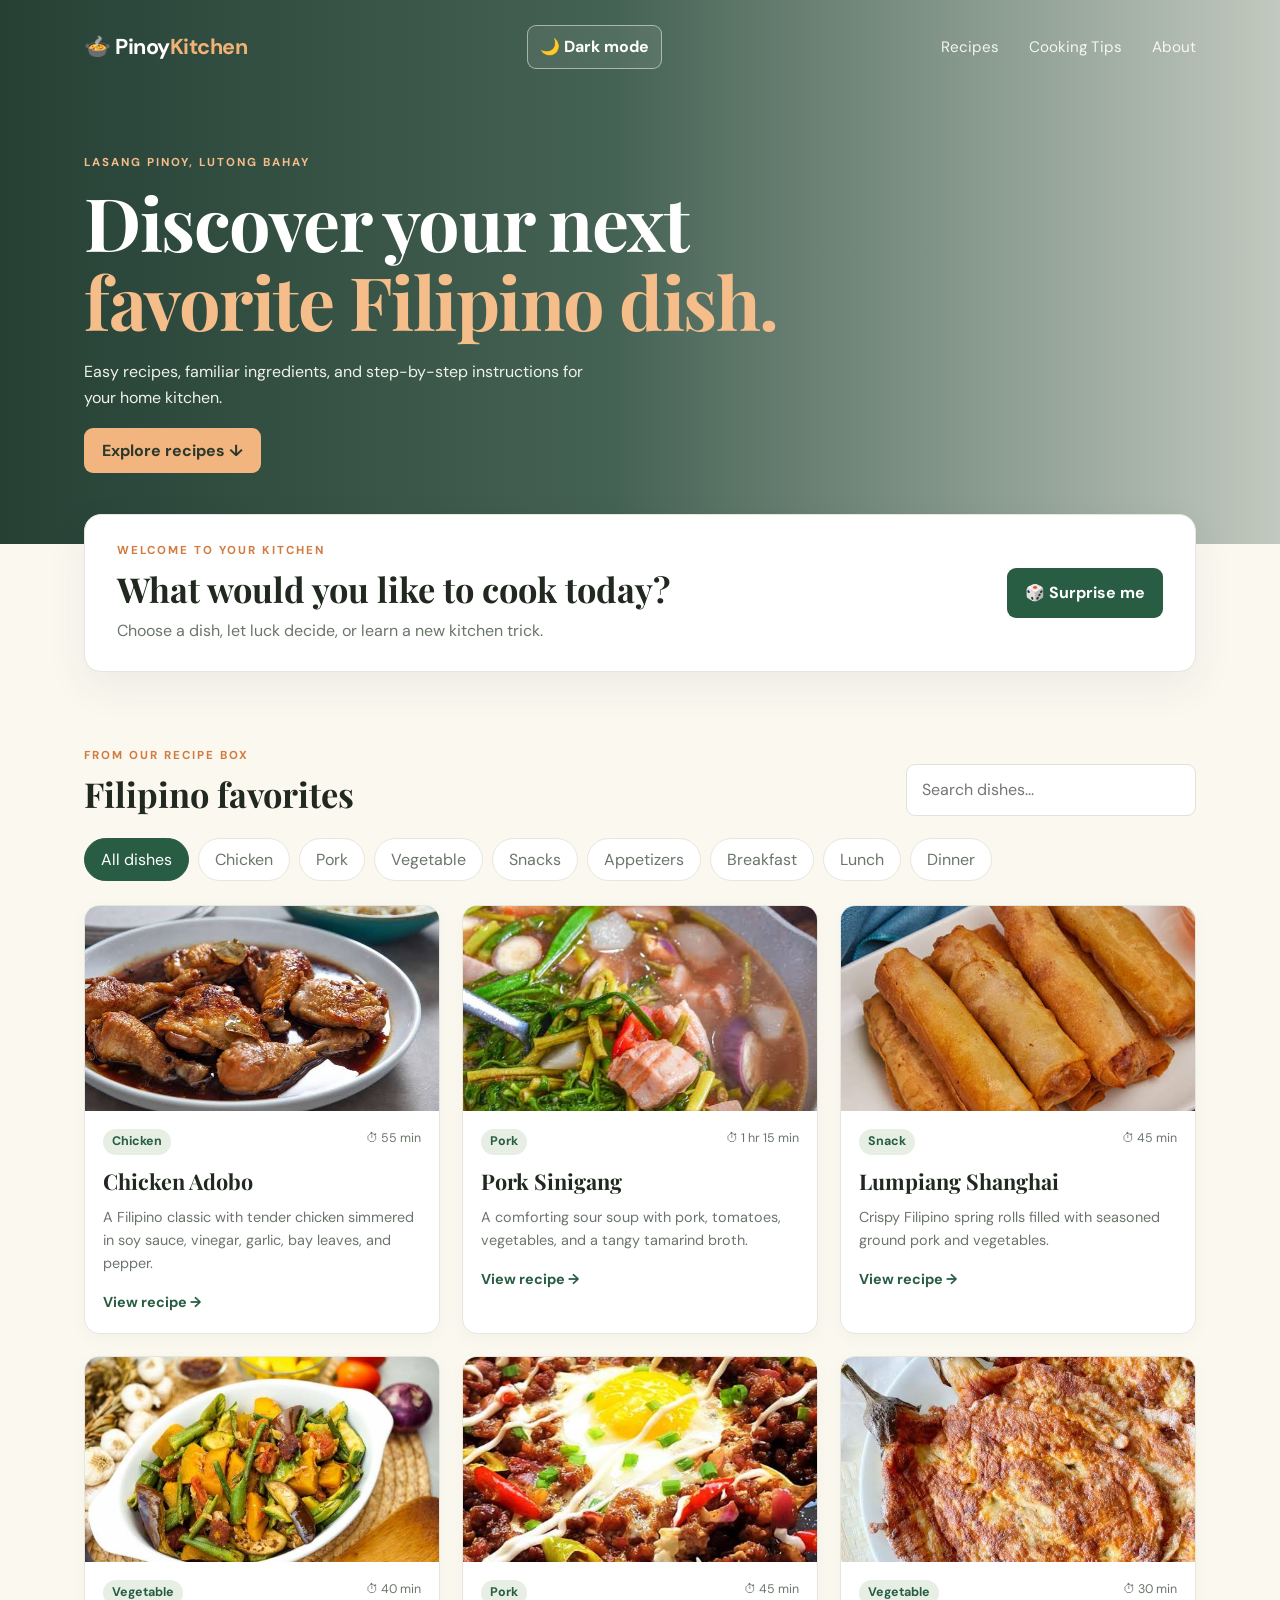
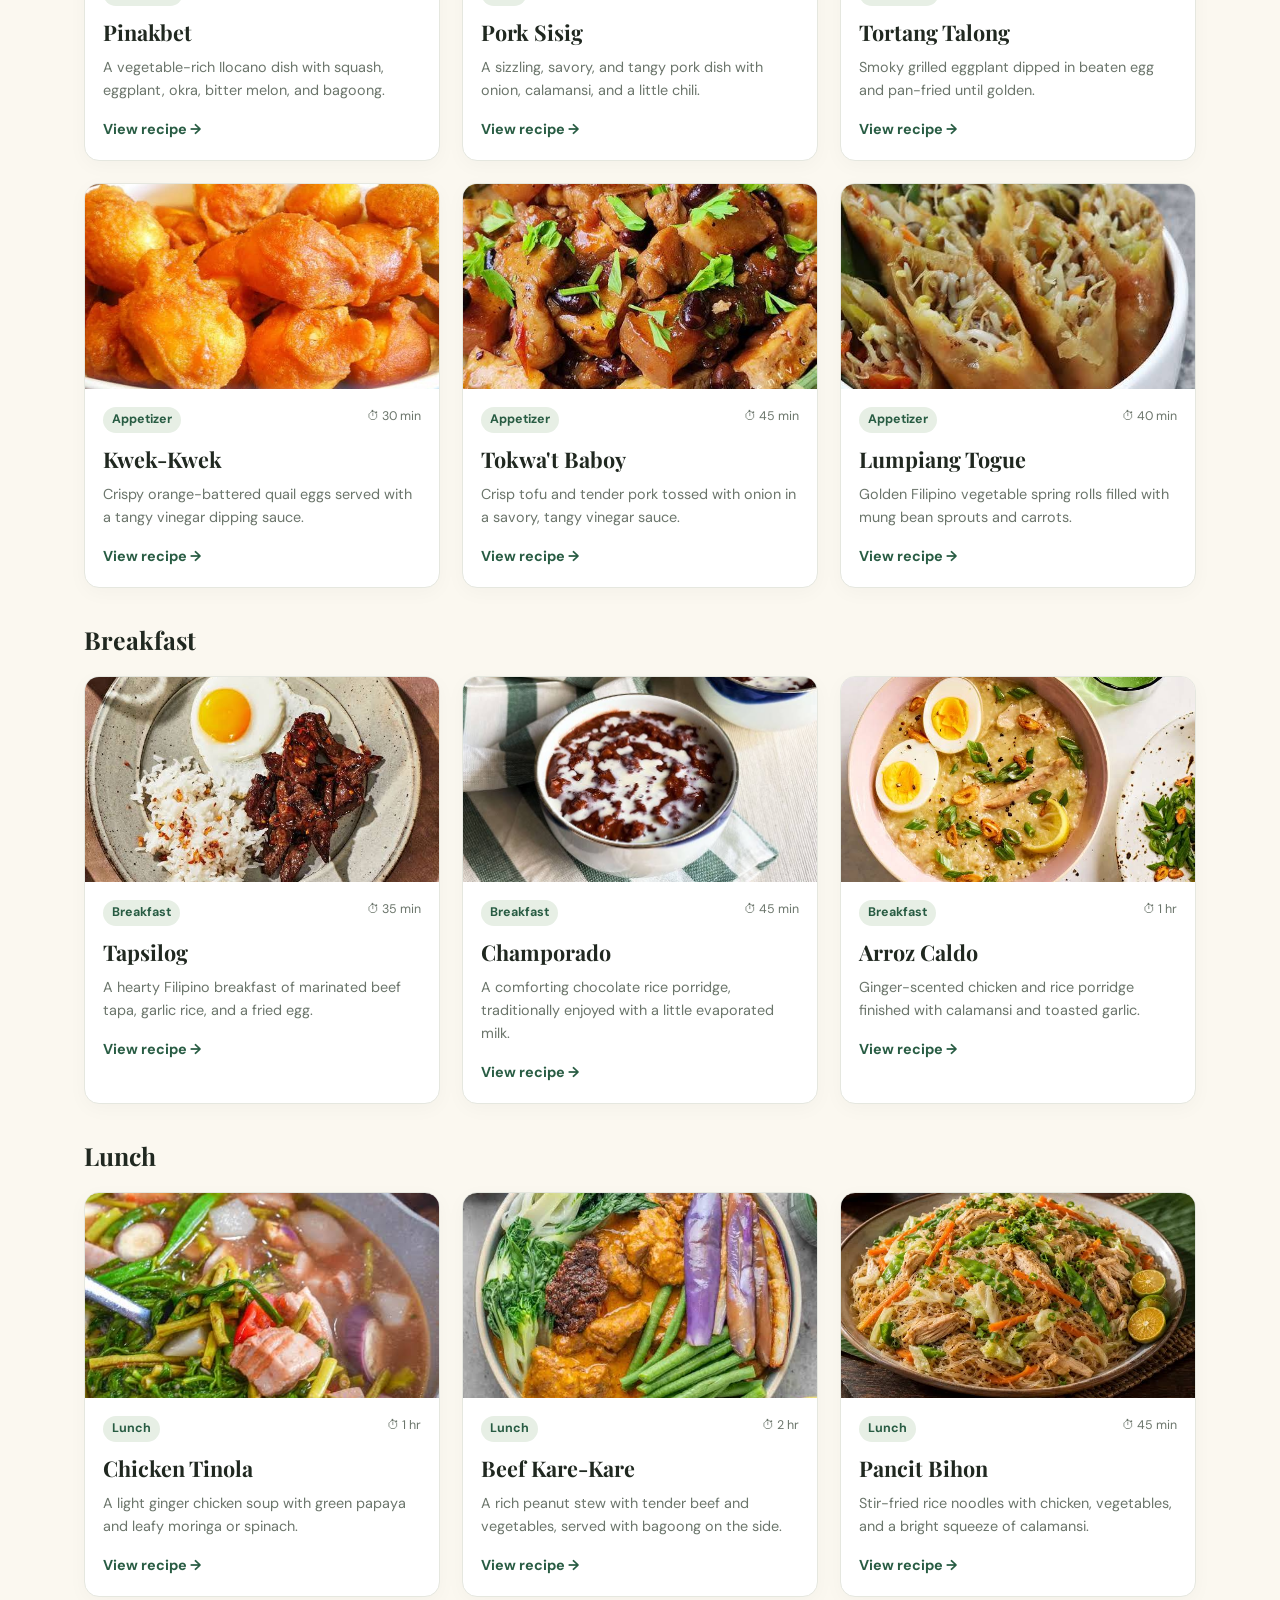
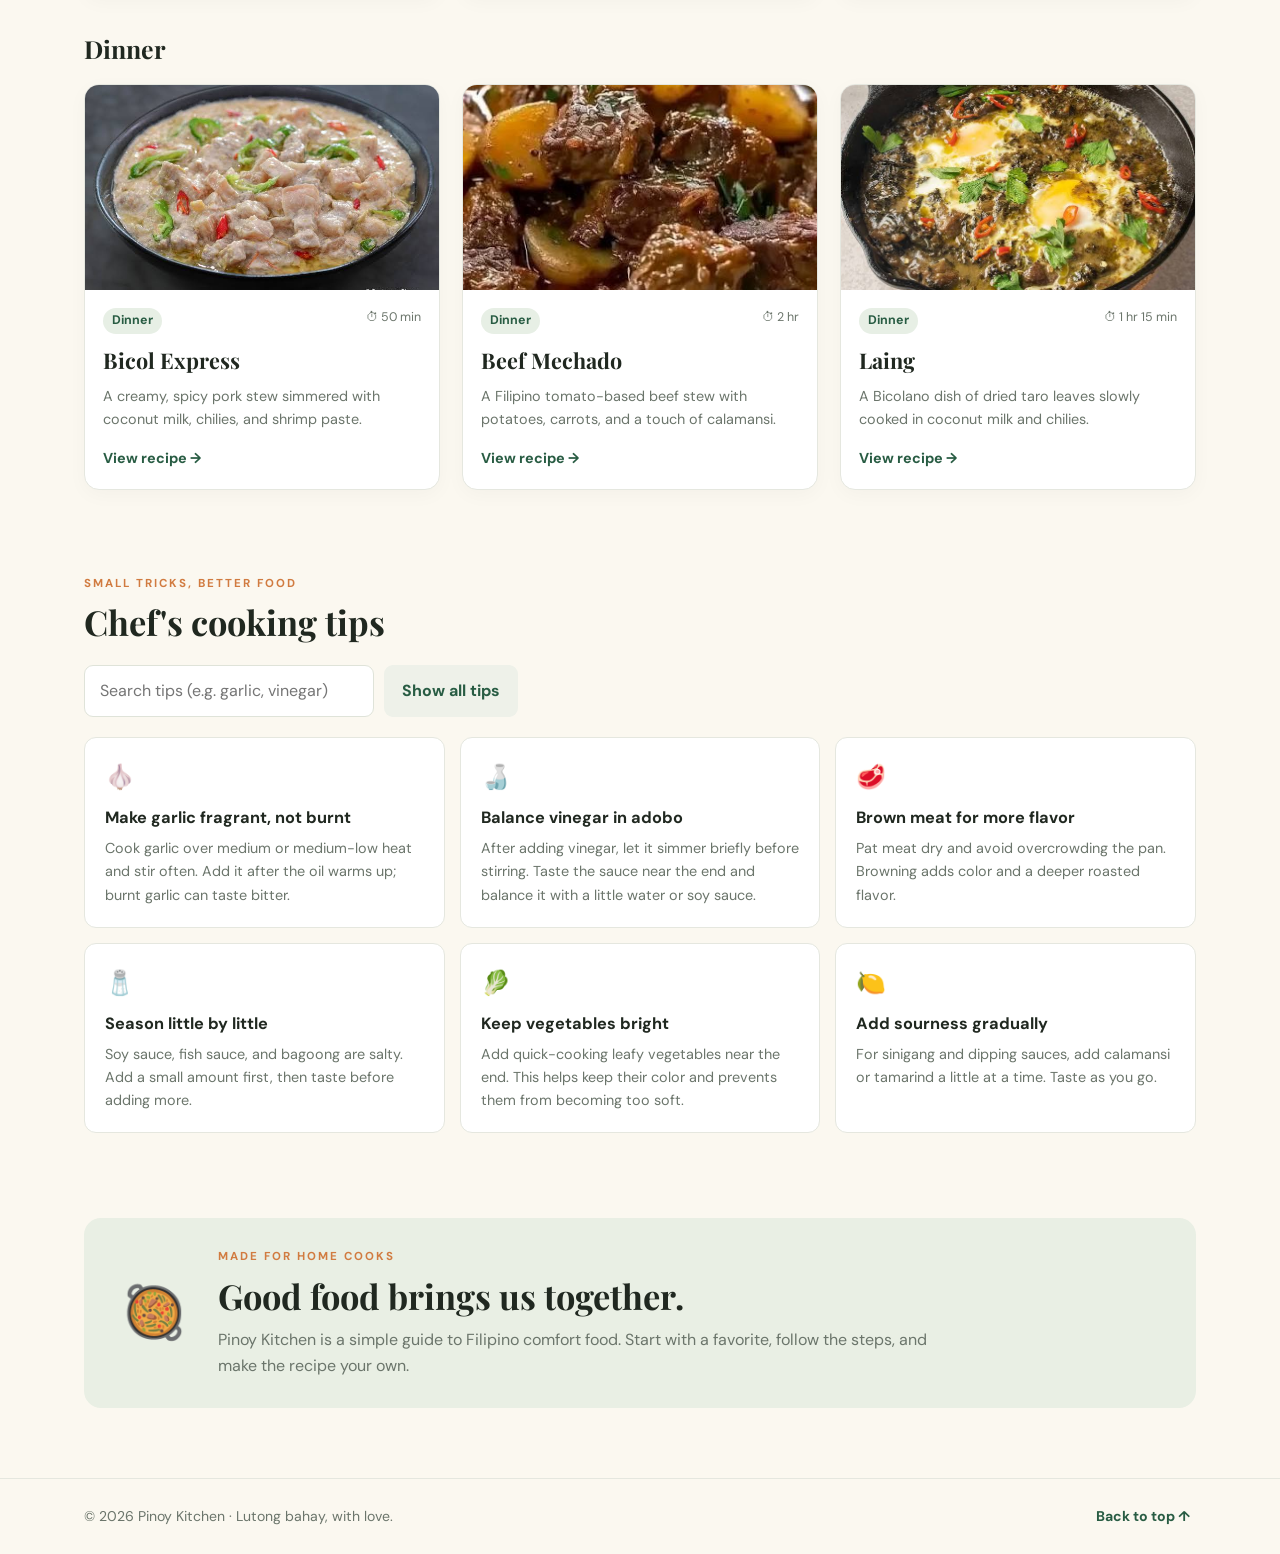
==== PinoyFoodWebsite/index.html @ 33fb3701 "Add files via upload" ====
<!DOCTYPE html>
<html lang="en">
<head>
  <meta charset="UTF-8">
  <meta name="viewport" content="width=device-width, initial-scale=1.0">
  <title>Pinoy Kitchen | Filipino Recipes</title>
  <link rel="stylesheet" href="style.css">
</head>
<body>
  <header class="hero">
    <nav class="navbar">
      <a class="brand" href="#" aria-label="Pinoy Kitchen home">🍲 Pinoy<span>Kitchen</span></a>
      <button class="theme-toggle" id="themeToggle" type="button" aria-label="Toggle dark mode" aria-pressed="false">🌙 Dark mode</button>
      <button class="menu-toggle" id="menuToggle" aria-label="Toggle menu">☰</button>
      <div class="nav-links" id="navLinks">
        <a href="#recipes">Recipes</a><a href="#tips">Cooking Tips</a><a href="#about">About</a>
      </div>
    </nav>
    <div class="hero-content">
      <p class="eyebrow">LASANG PINOY, LUTONG BAHAY</p>
      <h1>Discover your next<br><span>favorite Filipino dish.</span></h1>
      <p>Easy recipes, familiar ingredients, and step-by-step instructions for your home kitchen.</p>
      <a class="primary-btn" href="#recipes">Explore recipes ↓</a>
    </div>
  </header>

  <main class="container">
    <section class="welcome-panel">
      <div><p class="eyebrow">WELCOME TO YOUR KITCHEN</p><h2>What would you like to cook today?</h2><p>Choose a dish, let luck decide, or learn a new kitchen trick.</p></div>
      <button class="primary-btn" id="randomBtn">🎲 Surprise me</button>
    </section>

    <section id="recipes" class="section">
      <div class="section-heading"><div><p class="eyebrow">FROM OUR RECIPE BOX</p><h2>Filipino favorites</h2></div>
        <input id="searchInput" type="search" placeholder="Search dishes..." aria-label="Search dishes">
      </div>
      <div class="filters" id="filters">
        <button class="filter active" data-category="All">All dishes</button>
        <button class="filter" data-category="Chicken">Chicken</button>
        <button class="filter" data-category="Pork">Pork</button>
        <button class="filter" data-category="Vegetable">Vegetable</button>
        <button class="filter" data-category="Snack">Snacks</button>
        <button class="filter" data-category="Appetizer">Appetizers</button>
        <button class="filter" data-category="Breakfast">Breakfast</button>
        <button class="filter" data-category="Lunch">Lunch</button>
        <button class="filter" data-category="Dinner">Dinner</button>
      </div>
      <div class="recipe-grid" id="recipeGrid"></div>
      <section class="meal-section hidden" id="breakfastSection" aria-labelledby="breakfastHeading">
        <h3 class="meal-heading" id="breakfastHeading">Breakfast</h3>
        <div class="recipe-grid" id="breakfastGrid"></div>
      </section>
      <section class="meal-section hidden" id="lunchSection" aria-labelledby="lunchHeading">
        <h3 class="meal-heading" id="lunchHeading">Lunch</h3>
        <div class="recipe-grid" id="lunchGrid"></div>
      </section>
      <section class="meal-section hidden" id="dinnerSection" aria-labelledby="dinnerHeading">
        <h3 class="meal-heading" id="dinnerHeading">Dinner</h3>
        <div class="recipe-grid" id="dinnerGrid"></div>
      </section>
      <p id="emptyMessage" class="empty hidden">No recipes found. Try another search.</p>
    </section>

    <section id="recipeDetail" class="detail-section hidden" aria-live="polite">
      <div class="detail-header"><div><p class="eyebrow">LET'S GET COOKING</p><h2 id="detailTitle">Recipe</h2><p id="detailDescription"></p></div><button class="icon-btn" id="closeDetail" aria-label="Close recipe">✕</button></div>
      <div class="detail-layout">
        <img id="detailImage" class="detail-image" src="" alt="">
        <div class="detail-info"><div class="meta" id="detailMeta"></div><h3>Ingredients</h3><ul id="ingredientList"></ul></div>
      </div>
      <div class="steps-area"><div class="steps-title"><h3>Step-by-step instructions</h3><span id="stepCounter">Step 1 of 1</span></div>
        <div class="step-card"><span class="step-number" id="stepNumber">01</span><p id="stepText"></p></div>
        <div class="step-controls"><button class="secondary-btn" id="prevStep">← Previous</button><button class="primary-btn" id="nextStep">Next step →</button></div>
      </div>
      <button class="secondary-btn clear-btn" id="clearSelection">Clear selection</button>
    </section>

    <section id="tips" class="section tips-section">
      <div class="section-heading"><div><p class="eyebrow">SMALL TRICKS, BETTER FOOD</p><h2>Chef's cooking tips</h2></div></div>
      <div class="tip-tools"><input id="tipSearch" type="search" placeholder="Search tips (e.g. garlic, vinegar)"><button class="secondary-btn" id="showAllTips">Show all tips</button></div>
      <div class="tips-grid" id="tipsGrid"></div>
    </section>

    <section id="about" class="about-panel"><div class="about-icon">🥘</div><div><p class="eyebrow">MADE FOR HOME COOKS</p><h2>Good food brings us together.</h2><p>Pinoy Kitchen is a simple guide to Filipino comfort food. Start with a favorite, follow the steps, and make the recipe your own.</p></div></section>
  </main>

  <footer><p>© <span id="year"></span> Pinoy Kitchen · Lutong bahay, with love.</p><button id="backToTop" class="text-btn">Back to top ↑</button></footer>
  <div id="toast" class="toast" role="status" aria-live="polite"></div>
  <script src="script.js"></script>
</body>
</html>
---- PinoyFoodWebsite/style.css ----
@import url('https://fonts.googleapis.com/css2?family=DM+Sans:wght@400;500;600;700&family=Playfair+Display:wght@600;700;800&display=swap');
:root{--green:#285c43;--green-dark:#183f2d;--mint:#e7efe5;--cream:#fbf8f0;--orange:#e88b4a;--ink:#202820;--muted:#6b756b;--line:#e5e7df;--white:#fff;--shadow:0 14px 40px #203a2512}
*{box-sizing:border-box}html{scroll-behavior:smooth;scroll-padding-top:24px}body{margin:0;background:var(--cream);color:var(--ink);font-family:'DM Sans',sans-serif;line-height:1.6}button,input{font:inherit}button,a{-webkit-tap-highlight-color:transparent}a{color:inherit;text-decoration:none}.hero{min-height:490px;background:linear-gradient(90deg,#112e22e8 0%,#173d2dcc 48%,#183c2d40 100%),url('https://images.unsplash.com/photo-1547592180-85f173990554?auto=format&fit=crop&w=2000&q=85') center/cover;color:#fff}.navbar{max-width:1160px;margin:auto;padding:25px 24px;display:flex;align-items:center;justify-content:space-between}.brand{font-size:1.35rem;font-weight:700;letter-spacing:-.5px}.brand span{color:#f1b276}.nav-links{display:flex;gap:30px;font-size:.95rem}.nav-links a{opacity:.9}.nav-links a:hover{color:#f1b276}.menu-toggle{display:none;background:none;border:0;color:white;font-size:1.5rem}.hero-content{max-width:1160px;margin:35px auto 0;padding:25px 24px 80px}.eyebrow{font-size:.72rem;letter-spacing:2px;font-weight:700;color:#d17b40;margin:0 0 9px}.hero .eyebrow{color:#f5bd8a}.hero h1{font-family:'Playfair Display',serif;font-size:clamp(2.7rem,6vw,4.6rem);line-height:1.08;letter-spacing:-1.5px;margin:10px 0 18px;max-width:700px}.hero h1 span{color:#f5bd8a}.hero-content>p:not(.eyebrow){max-width:510px;color:#f0f2eb;margin-bottom:28px}.primary-btn,.secondary-btn{border:0;border-radius:9px;padding:12px 18px;font-weight:700;cursor:pointer;transition:transform .18s,background .18s}.primary-btn{background:var(--green);color:white}.primary-btn:hover{background:var(--green-dark);transform:translateY(-1px)}.hero .primary-btn{background:#f2b57f;color:#2b382c}.container{max-width:1160px;padding:0 24px;margin:auto}.welcome-panel{display:flex;align-items:center;justify-content:space-between;gap:24px;background:#fff;border:1px solid var(--line);padding:27px 32px;border-radius:17px;margin-top:-30px;position:relative;box-shadow:var(--shadow)}h2,h3,p{margin-top:0}.welcome-panel h2,.section h2,.detail-section h2,.about-panel h2{font-family:'Playfair Display',serif;font-size:clamp(1.6rem,3vw,2.15rem);line-height:1.2;margin:0 0 8px}.welcome-panel p:last-child,.about-panel p:last-child{color:var(--muted);margin:0}.section{padding:75px 0 15px}.section-heading{display:flex;align-items:end;justify-content:space-between;gap:20px;margin-bottom:22px}.section-heading h2{margin-bottom:0}.section-heading input,.tip-tools input{width:min(290px,100%);padding:12px 15px;border:1px solid #dfe3d9;border-radius:9px;background:white;outline:none}.section-heading input:focus,.tip-tools input:focus{border-color:var(--green)}.filters{display:flex;gap:9px;flex-wrap:wrap;margin-bottom:24px}.filter{border:1px solid var(--line);border-radius:999px;padding:8px 16px;background:white;color:var(--muted);cursor:pointer}.filter.active,.filter:hover{background:var(--green);color:white;border-color:var(--green)}.recipe-grid{display:grid;grid-template-columns:repeat(3,minmax(0,1fr));gap:22px}.recipe-card{background:white;border:1px solid var(--line);border-radius:15px;overflow:hidden;box-shadow:0 5px 20px #172a1b08;transition:transform .2s,box-shadow .2s;cursor:pointer}.recipe-card:hover{transform:translateY(-4px);box-shadow:var(--shadow)}.food-image{height:205px;width:100%;object-fit:cover;display:block;background:#e7eadf}.recipe-card-body{padding:18px}.card-meta{display:flex;justify-content:space-between;gap:10px;color:var(--muted);font-size:.78rem;margin-bottom:8px}.category-pill{background:var(--mint);color:var(--green);padding:3px 9px;border-radius:99px;font-weight:700}.recipe-card h3{font-family:'Playfair Display',serif;font-size:1.35rem;margin:9px 0 7px}.recipe-card p{font-size:.9rem;color:var(--muted);margin-bottom:14px}.card-link{font-weight:700;color:var(--green);font-size:.9rem}.hidden{display:none!important}.empty{color:var(--muted);padding:30px 0}.detail-section{margin:55px 0 20px;background:white;border:1px solid var(--line);border-radius:18px;padding:28px;box-shadow:var(--shadow)}.detail-header{display:flex;justify-content:space-between;gap:18px;margin-bottom:23px}.detail-header p:last-child{color:var(--muted);margin:0}.icon-btn{align-self:flex-start;border:1px solid var(--line);background:white;border-radius:50%;width:40px;height:40px;cursor:pointer}.detail-layout{display:grid;grid-template-columns:1fr 1fr;gap:30px}.detail-image{width:100%;height:310px;object-fit:cover;border-radius:12px;background:#e7eadf}.detail-info{background:#f8f8f2;border-radius:12px;padding:22px}.meta{color:var(--green);font-size:.9rem;font-weight:700;margin-bottom:15px}.detail-info h3,.steps-title h3{font-family:'Playfair Display',serif;font-size:1.35rem;margin-bottom:10px}.detail-info ul{padding-left:20px;margin-bottom:0}.detail-info li{padding:4px 0}.steps-area{margin-top:27px}.steps-title{display:flex;justify-content:space-between;align-items:center;gap:15px}.steps-title span{color:var(--muted);font-size:.9rem}.step-card{display:flex;align-items:flex-start;gap:17px;background:var(--mint);border-radius:12px;padding:22px;min-height:110px}.step-number{display:grid;place-items:center;flex:0 0 44px;height:44px;border-radius:50%;background:var(--green);color:white;font-weight:700}.step-card p{margin:4px 0 0}.step-controls{display:flex;justify-content:space-between;gap:12px;margin-top:15px}.secondary-btn{background:#eef1e9;color:var(--green)}.secondary-btn:hover{background:#e0e8dc}.clear-btn{margin-top:22px}.tips-section{padding-top:70px}.tip-tools{display:flex;gap:10px;margin-bottom:20px}.tips-grid{display:grid;grid-template-columns:repeat(3,minmax(0,1fr));gap:15px}.tip-card{background:white;border:1px solid var(--line);border-radius:12px;padding:20px}.tip-card .tip-icon{font-size:1.5rem}.tip-card h3{font-size:1.02rem;margin:9px 0 6px}.tip-card p{color:var(--muted);font-size:.9rem;margin:0}.about-panel{display:flex;align-items:center;gap:24px;background:#e9efe4;border-radius:17px;padding:30px;margin:70px 0}.about-icon{font-size:3.2rem;flex:0 0 80px;text-align:center}.about-panel h2{margin-bottom:10px}.about-panel p:last-child{max-width:750px}footer{border-top:1px solid var(--line);padding:25px max(24px,calc((100% - 1112px)/2));display:flex;justify-content:space-between;align-items:center;gap:15px;color:var(--muted);font-size:.88rem}footer p{margin:0}.text-btn{background:none;border:0;color:var(--green);font-weight:700;cursor:pointer}.toast{position:fixed;left:50%;bottom:25px;transform:translate(-50%,20px);background:#183f2d;color:white;padding:12px 18px;border-radius:9px;box-shadow:var(--shadow);opacity:0;pointer-events:none;transition:.25s;z-index:10}.toast.show{opacity:1;transform:translate(-50%,0)}
@media(max-width:800px){.recipe-grid{grid-template-columns:repeat(2,minmax(0,1fr))}.tips-grid{grid-template-columns:repeat(2,minmax(0,1fr))}.detail-layout{grid-template-columns:1fr}.detail-image{height:280px}.hero{min-height:460px}.welcome-panel{align-items:flex-start;flex-direction:column}.navbar{position:relative}.menu-toggle{display:block}.nav-links{display:none;position:absolute;z-index:5;top:70px;right:24px;flex-direction:column;gap:12px;background:white;color:var(--ink);padding:17px 24px;border-radius:10px;box-shadow:var(--shadow)}.nav-links.open{display:flex}}
@media(max-width:540px){.container{padding:0 16px}.navbar{padding:20px 16px}.hero-content{padding:25px 16px 80px;margin-top:20px}.hero h1{font-size:2.65rem}.section{padding-top:55px}.section-heading{align-items:stretch;flex-direction:column}.section-heading input{width:100%}.recipe-grid,.tips-grid{grid-template-columns:1fr}.food-image{height:225px}.welcome-panel{padding:22px}.detail-section{padding:18px;margin-top:35px}.detail-image{height:220px}.tip-tools{flex-direction:column}.about-panel{padding:22px;align-items:flex-start;flex-direction:column;margin:50px 0}.about-icon{text-align:left}.steps-title{align-items:flex-start;flex-direction:column}footer{align-items:flex-start;flex-direction:column}}
body.dark-mode{--green:#82c397;--green-dark:#67aa7e;--mint:#2d4233;--cream:#151a16;--ink:#edf1eb;--muted:#aab5aa;--line:#354139;--white:#202821;--shadow:0 14px 40px #0005;color-scheme:dark}
.theme-toggle{border:1px solid #ffffff80;border-radius:9px;padding:8px 12px;background:#ffffff14;color:#fff;font-weight:700;cursor:pointer;white-space:nowrap}
.theme-toggle:hover{background:#ffffff26}
body.dark-mode .welcome-panel,body.dark-mode .recipe-card,body.dark-mode .detail-section,body.dark-mode .tip-card,body.dark-mode .section-heading input,body.dark-mode .tip-tools input,body.dark-mode .icon-btn,body.dark-mode .filter{background:#202821;color:var(--ink);border-color:var(--line)}
body.dark-mode .detail-info{background:#1b241e}
body.dark-mode .about-panel{background:#202c23}
body.dark-mode .secondary-btn{background:#2b382f;color:#b1d9bc}
body.dark-mode .secondary-btn:hover{background:#35463a}
body.dark-mode .nav-links{background:#202821;color:var(--ink)}
body.dark-mode .filter{color:var(--muted)}
body.dark-mode .filter.active,body.dark-mode .filter:hover{background:var(--green);color:#142018;border-color:var(--green)}
body.dark-mode .section-heading input:focus,body.dark-mode .tip-tools input:focus{border-color:var(--green)}
body.dark-mode .step-number{color:#142018}
@media(max-width:800px){.theme-toggle{margin-left:auto;margin-right:12px}}
.meal-section{margin-top:32px}.meal-heading{font-family:'Playfair Display',serif;font-size:1.55rem;margin:0 0 16px}
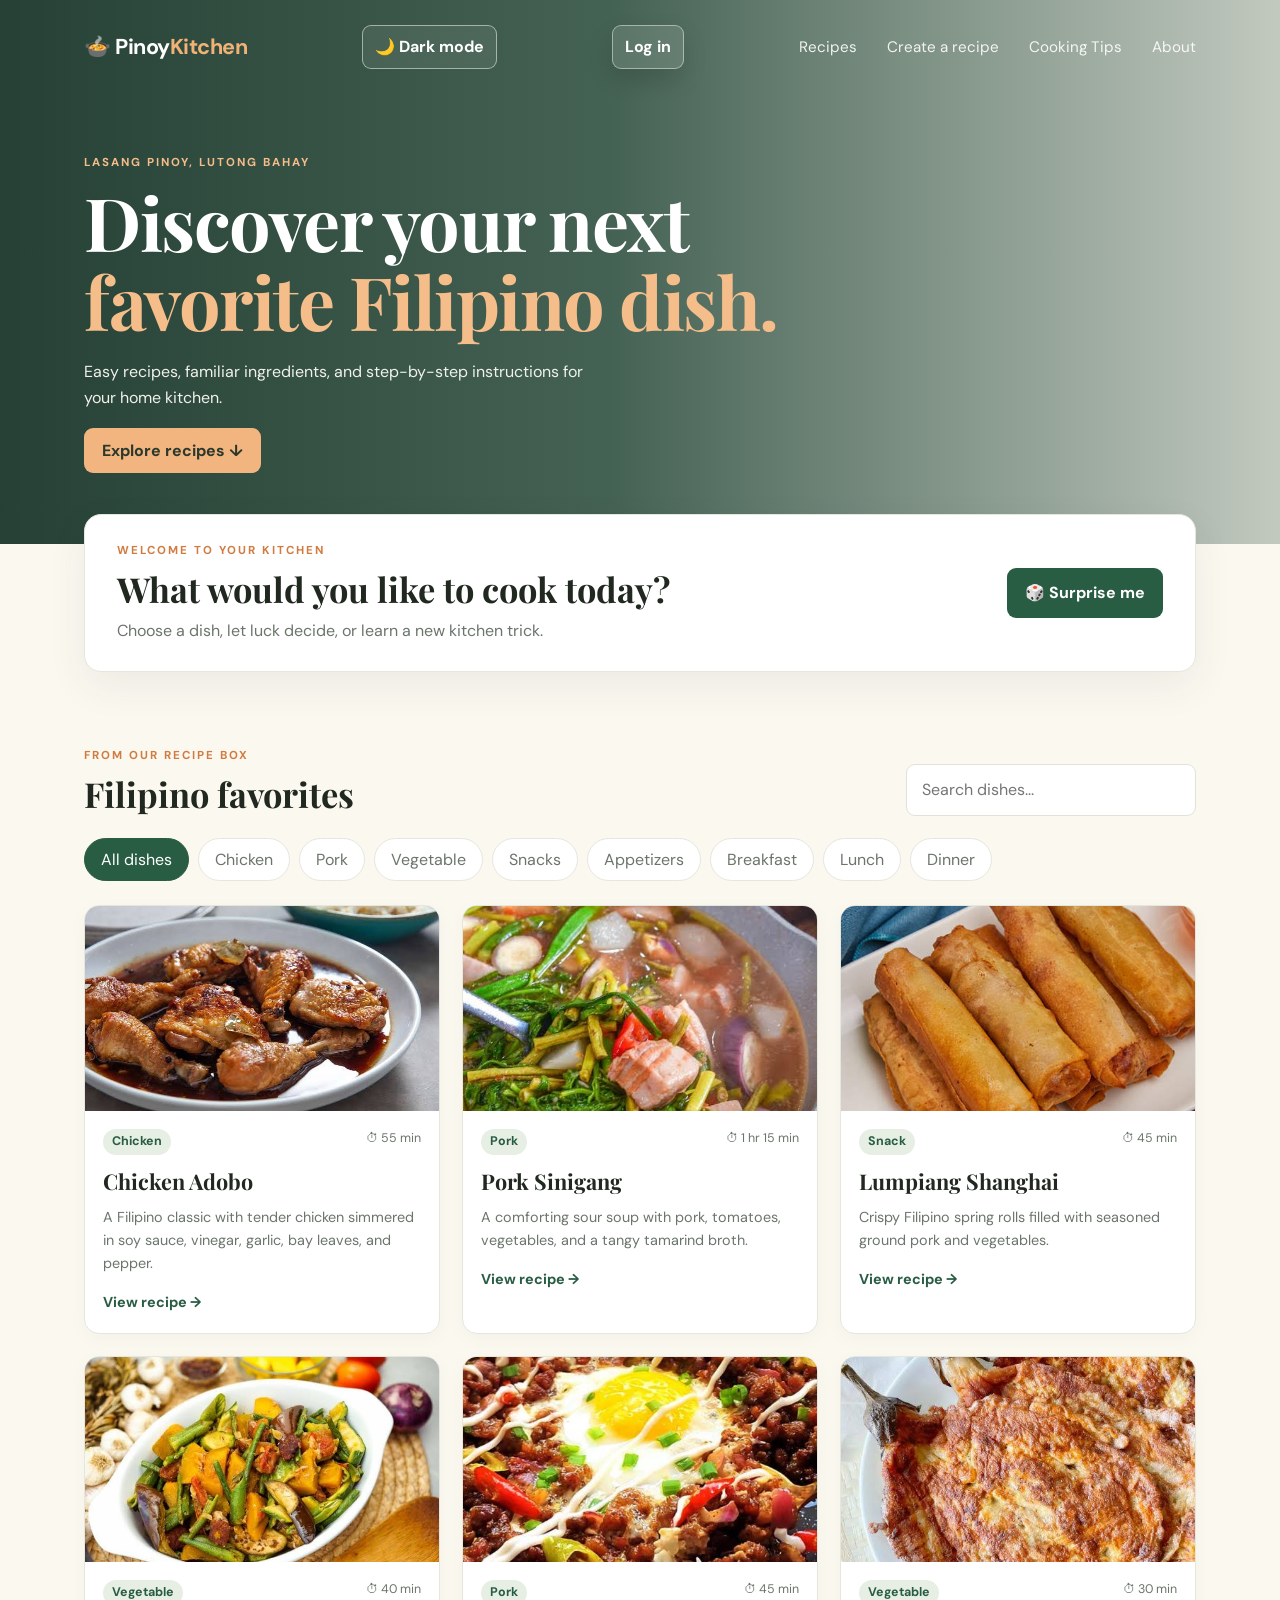
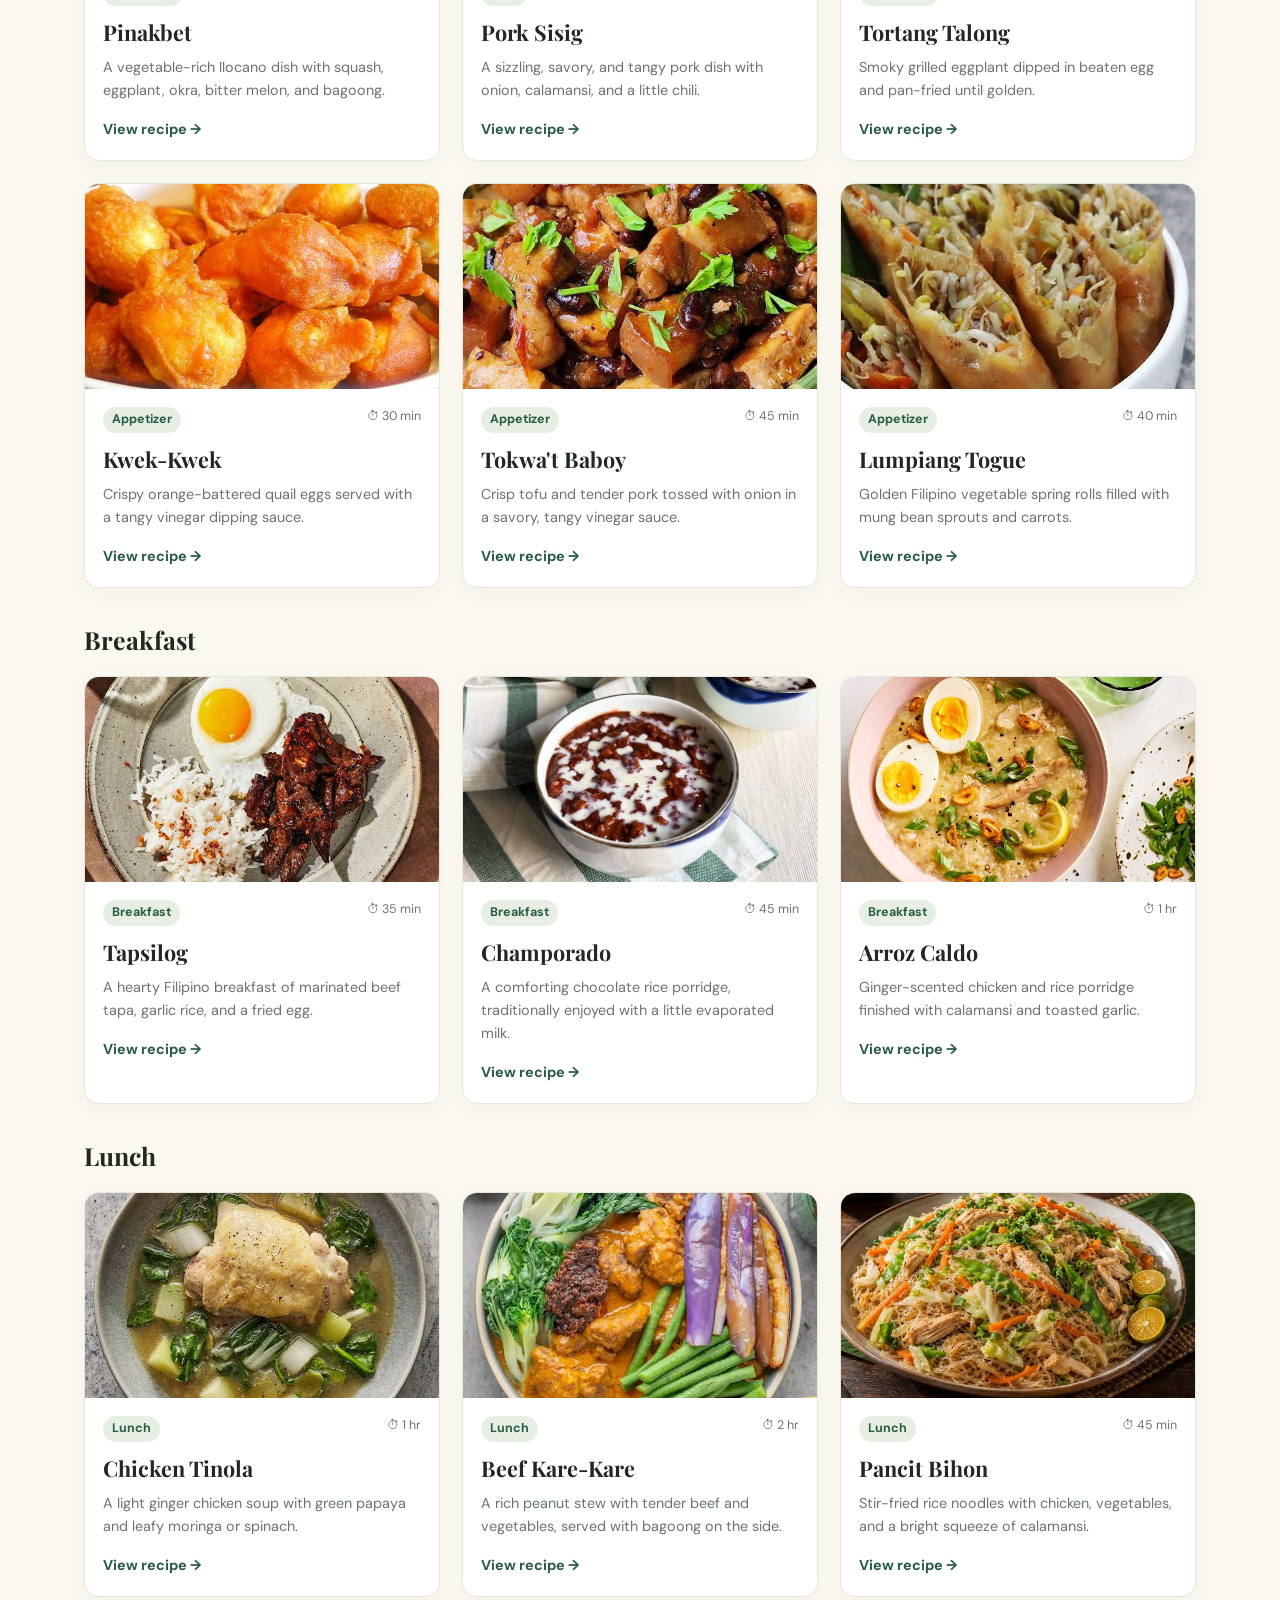
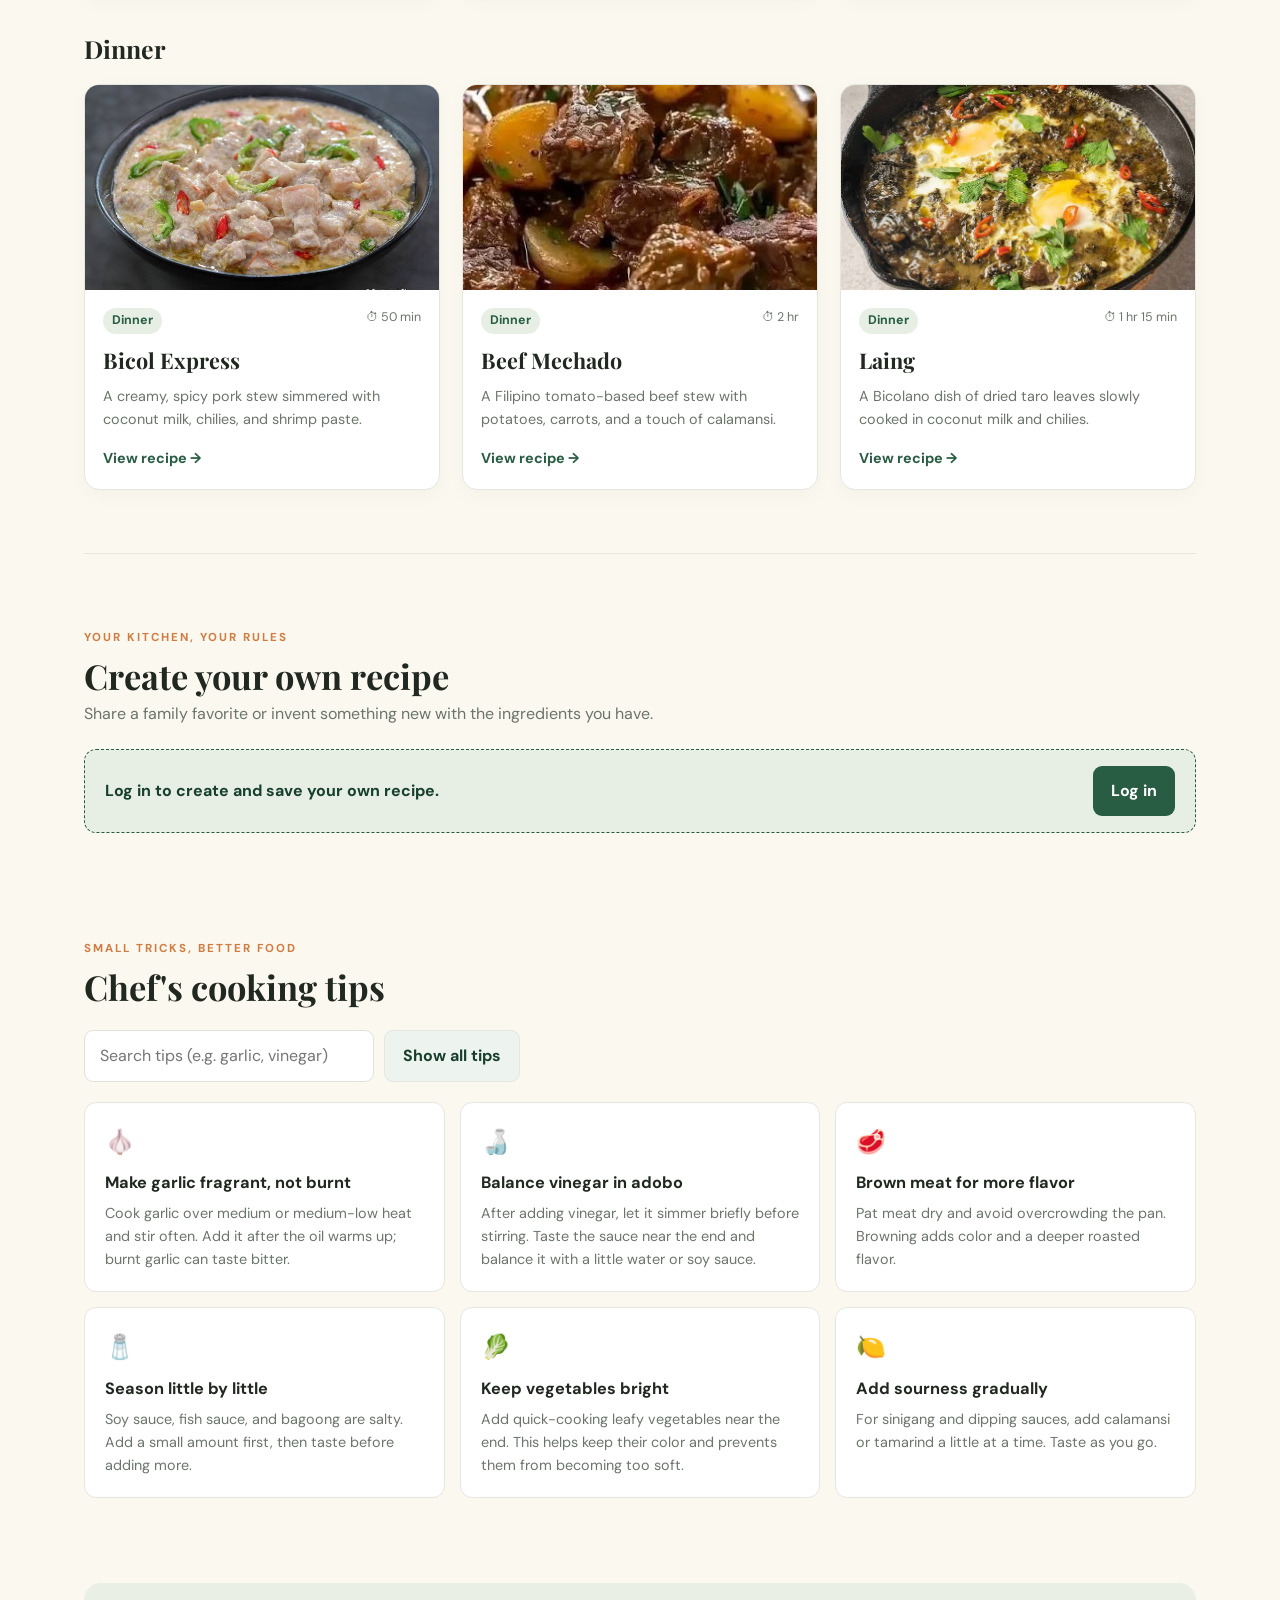
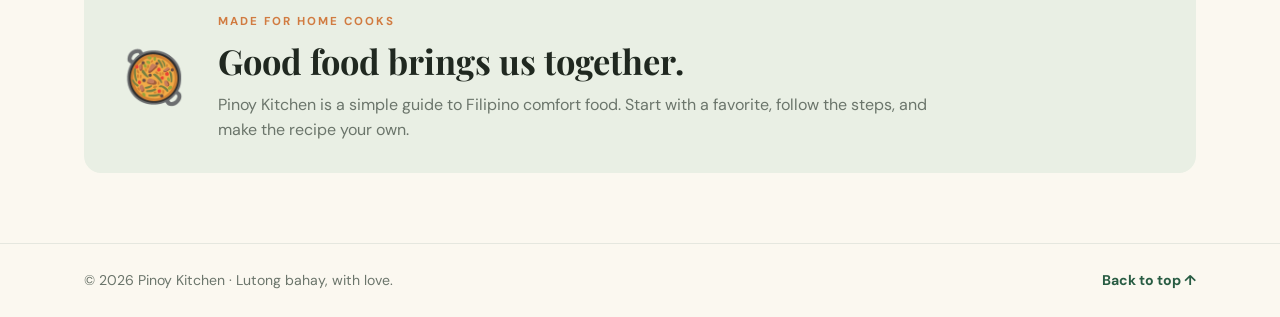
==== commit 9143f9bc: "Initial commit" ====
--- a/PinoyFoodWebsite/index.html
+++ b/PinoyFoodWebsite/index.html
@@ -4,6 +4,12 @@
   <meta charset="UTF-8">
   <meta name="viewport" content="width=device-width, initial-scale=1.0">
   <title>Pinoy Kitchen | Filipino Recipes</title>
+  <meta name="description" content="Discover Filipino home-cooking recipes, from chicken adobo and sinigang to step-by-step favorites and kitchen tips.">
+  <meta name="robots" content="index, follow">
+  <meta property="og:type" content="website">
+  <meta property="og:title" content="Pinoy Kitchen | Filipino Recipes">
+  <meta property="og:description" content="Discover Filipino home-cooking recipes, step-by-step favorites, and practical kitchen tips.">
+  <meta name="twitter:card" content="summary">
   <link rel="stylesheet" href="style.css">
 </head>
 <body>
@@ -11,9 +17,10 @@
     <nav class="navbar">
       <a class="brand" href="#" aria-label="Pinoy Kitchen home">🍲 Pinoy<span>Kitchen</span></a>
       <button class="theme-toggle" id="themeToggle" type="button" aria-label="Toggle dark mode" aria-pressed="false">🌙 Dark mode</button>
+      <button class="account-btn" id="accountButton" type="button">Log in</button>
       <button class="menu-toggle" id="menuToggle" aria-label="Toggle menu">☰</button>
       <div class="nav-links" id="navLinks">
-        <a href="#recipes">Recipes</a><a href="#tips">Cooking Tips</a><a href="#about">About</a>
+        <a href="#recipes">Recipes</a><a href="#createRecipe">Create a recipe</a><a href="#tips">Cooking Tips</a><a href="#about">About</a>
       </div>
     </nav>
     <div class="hero-content">
@@ -28,6 +35,27 @@
     <section class="welcome-panel">
       <div><p class="eyebrow">WELCOME TO YOUR KITCHEN</p><h2>What would you like to cook today?</h2><p>Choose a dish, let luck decide, or learn a new kitchen trick.</p></div>
       <button class="primary-btn" id="randomBtn">🎲 Surprise me</button>
+    </section>
+
+    <section id="userProfile" class="profile-panel hidden" aria-live="polite">
+      <div class="profile-avatar" id="profileAvatar">👩‍🍳</div>
+      <div>
+        <p class="eyebrow">YOUR PROFILE</p>
+        <h2 id="profileName">Guest</h2>
+        <p id="profileEmail">Sign in to save your own recipes.</p>
+      </div>
+      <div class="profile-stats">
+        <div>
+          <span class="stat-label">Custom recipes</span>
+          <strong id="profileRecipeCount">0</strong>
+        </div>
+      </div>
+    </section>
+
+    <section id="myRecipes" class="section my-recipes-section hidden">
+      <div class="section-heading"><div><p class="eyebrow">YOUR CREATIONS</p><h2>My recipes</h2></div></div>
+      <div class="recipe-grid" id="myRecipesGrid"></div>
+      <p id="myRecipesEmpty" class="empty hidden">No saved recipes yet. Create one from the form below.</p>
     </section>
 
     <section id="recipes" class="section">
@@ -74,6 +102,26 @@
       <button class="secondary-btn clear-btn" id="clearSelection">Clear selection</button>
     </section>
 
+    <section id="createRecipe" class="section create-recipe-section" aria-labelledby="createRecipeHeading">
+      <div class="section-heading"><div><p class="eyebrow">YOUR KITCHEN, YOUR RULES</p><h2 id="createRecipeHeading">Create your own recipe</h2><p>Share a family favorite or invent something new with the ingredients you have.</p></div></div>
+      <div id="loginRequiredMessage" class="login-required hidden">
+        <p>Log in to create and save your own recipe.</p>
+        <button class="primary-btn" type="button" id="loginToCreateRecipe">Log in</button>
+      </div>
+      <form id="createRecipeForm" class="recipe-form">
+        <div class="form-row">
+          <label>Recipe name<input name="name" type="text" maxlength="70" placeholder="e.g. Lola's garlic noodles" required></label>
+          <label>Category<select name="category" required><option>Chicken</option><option>Pork</option><option>Beef</option><option>Vegetable</option><option>Snack</option><option>Dessert</option><option>Other</option></select></label>
+        </div>
+        <label>Short description<input name="description" type="text" maxlength="180" placeholder="What makes this dish special?" required></label>
+        <div class="form-row">
+          <label>Ingredients <span>One per line</span><textarea name="ingredients" rows="5" placeholder="2 cups cooked rice&#10;3 cloves garlic, minced" required></textarea></label>
+          <label>Cooking steps <span>One step per line</span><textarea name="steps" rows="5" placeholder="Warm the pan over medium heat.&#10;Add the ingredients and stir." required></textarea></label>
+        </div>
+        <button class="primary-btn" type="submit">＋ Add my recipe</button>
+      </form>
+    </section>
+
     <section id="tips" class="section tips-section">
       <div class="section-heading"><div><p class="eyebrow">SMALL TRICKS, BETTER FOOD</p><h2>Chef's cooking tips</h2></div></div>
       <div class="tip-tools"><input id="tipSearch" type="search" placeholder="Search tips (e.g. garlic, vinegar)"><button class="secondary-btn" id="showAllTips">Show all tips</button></div>
@@ -84,7 +132,52 @@
   </main>
 
   <footer><p>© <span id="year"></span> Pinoy Kitchen · Lutong bahay, with love.</p><button id="backToTop" class="text-btn">Back to top ↑</button></footer>
+
+  <dialog id="authDialog" class="auth-dialog">
+    <div class="auth-modal">
+      <button id="authClose" class="icon-btn" type="button" aria-label="Close login dialog">✕</button>
+      <p class="eyebrow">ACCOUNT</p>
+      <h2 id="authHeading">Log in to your account</h2>
+      <p id="authMessage" class="auth-message"></p>
+
+      <form id="loginForm" class="auth-form">
+        <label>
+          Email
+          <input type="email" name="email" placeholder="you@example.com" required>
+        </label>
+        <label>
+          Password
+          <input type="password" name="password" placeholder="Your password" required>
+        </label>
+        <button class="primary-btn" type="submit" data-auth-action="true">Log in</button>
+      </form>
+
+      <form id="registerForm" class="auth-form hidden">
+        <label>
+          Display name
+          <input type="text" name="displayName" placeholder="Chef name" required>
+        </label>
+        <label>
+          Email
+          <input type="email" name="email" placeholder="you@example.com" required>
+        </label>
+        <label>
+          Password
+          <input type="password" name="password" placeholder="At least 6 characters" required>
+        </label>
+        <button class="primary-btn" type="submit" data-auth-action="true">Create account</button>
+      </form>
+
+      <div class="auth-links">
+        <button type="button" class="secondary-btn" id="googleSignIn" data-auth-action="true">Continue with Google</button>
+        <button type="button" class="text-btn" id="showRegister">Create account</button>
+        <button type="button" class="text-btn hidden" id="showLogin">Back to login</button>
+      </div>
+    </div>
+  </dialog>
+
   <div id="toast" class="toast" role="status" aria-live="polite"></div>
   <script src="script.js"></script>
+  <script type="module" src="auth.js"></script>
 </body>
 </html>
--- a/PinoyFoodWebsite/style.css
+++ b/PinoyFoodWebsite/style.css
@@ -1,4 +1,4 @@
-@import url('https://fonts.googleapis.com/css2?family=DM+Sans:wght@400;500;600;700&family=Playfair+Display:wght@600;700;800&display=swap');
+    @import url('https://fonts.googleapis.com/css2?family=DM+Sans:wght@400;500;600;700&family=Playfair+Display:wght@600;700;800&display=swap');
 :root{--green:#285c43;--green-dark:#183f2d;--mint:#e7efe5;--cream:#fbf8f0;--orange:#e88b4a;--ink:#202820;--muted:#6b756b;--line:#e5e7df;--white:#fff;--shadow:0 14px 40px #203a2512}
 *{box-sizing:border-box}html{scroll-behavior:smooth;scroll-padding-top:24px}body{margin:0;background:var(--cream);color:var(--ink);font-family:'DM Sans',sans-serif;line-height:1.6}button,input{font:inherit}button,a{-webkit-tap-highlight-color:transparent}a{color:inherit;text-decoration:none}.hero{min-height:490px;background:linear-gradient(90deg,#112e22e8 0%,#173d2dcc 48%,#183c2d40 100%),url('https://images.unsplash.com/photo-1547592180-85f173990554?auto=format&fit=crop&w=2000&q=85') center/cover;color:#fff}.navbar{max-width:1160px;margin:auto;padding:25px 24px;display:flex;align-items:center;justify-content:space-between}.brand{font-size:1.35rem;font-weight:700;letter-spacing:-.5px}.brand span{color:#f1b276}.nav-links{display:flex;gap:30px;font-size:.95rem}.nav-links a{opacity:.9}.nav-links a:hover{color:#f1b276}.menu-toggle{display:none;background:none;border:0;color:white;font-size:1.5rem}.hero-content{max-width:1160px;margin:35px auto 0;padding:25px 24px 80px}.eyebrow{font-size:.72rem;letter-spacing:2px;font-weight:700;color:#d17b40;margin:0 0 9px}.hero .eyebrow{color:#f5bd8a}.hero h1{font-family:'Playfair Display',serif;font-size:clamp(2.7rem,6vw,4.6rem);line-height:1.08;letter-spacing:-1.5px;margin:10px 0 18px;max-width:700px}.hero h1 span{color:#f5bd8a}.hero-content>p:not(.eyebrow){max-width:510px;color:#f0f2eb;margin-bottom:28px}.primary-btn,.secondary-btn{border:0;border-radius:9px;padding:12px 18px;font-weight:700;cursor:pointer;transition:transform .18s,background .18s}.primary-btn{background:var(--green);color:white}.primary-btn:hover{background:var(--green-dark);transform:translateY(-1px)}.hero .primary-btn{background:#f2b57f;color:#2b382c}.container{max-width:1160px;padding:0 24px;margin:auto}.welcome-panel{display:flex;align-items:center;justify-content:space-between;gap:24px;background:#fff;border:1px solid var(--line);padding:27px 32px;border-radius:17px;margin-top:-30px;position:relative;box-shadow:var(--shadow)}h2,h3,p{margin-top:0}.welcome-panel h2,.section h2,.detail-section h2,.about-panel h2{font-family:'Playfair Display',serif;font-size:clamp(1.6rem,3vw,2.15rem);line-height:1.2;margin:0 0 8px}.welcome-panel p:last-child,.about-panel p:last-child{color:var(--muted);margin:0}.section{padding:75px 0 15px}.section-heading{display:flex;align-items:end;justify-content:space-between;gap:20px;margin-bottom:22px}.section-heading h2{margin-bottom:0}.section-heading input,.tip-tools input{width:min(290px,100%);padding:12px 15px;border:1px solid #dfe3d9;border-radius:9px;background:white;outline:none}.section-heading input:focus,.tip-tools input:focus{border-color:var(--green)}.filters{display:flex;gap:9px;flex-wrap:wrap;margin-bottom:24px}.filter{border:1px solid var(--line);border-radius:999px;padding:8px 16px;background:white;color:var(--muted);cursor:pointer}.filter.active,.filter:hover{background:var(--green);color:white;border-color:var(--green)}.recipe-grid{display:grid;grid-template-columns:repeat(3,minmax(0,1fr));gap:22px}.recipe-card{background:white;border:1px solid var(--line);border-radius:15px;overflow:hidden;box-shadow:0 5px 20px #172a1b08;transition:transform .2s,box-shadow .2s;cursor:pointer}.recipe-card:hover{transform:translateY(-4px);box-shadow:var(--shadow)}.food-image{height:205px;width:100%;object-fit:cover;display:block;background:#e7eadf}.recipe-card-body{padding:18px}.card-meta{display:flex;justify-content:space-between;gap:10px;color:var(--muted);font-size:.78rem;margin-bottom:8px}.category-pill{background:var(--mint);color:var(--green);padding:3px 9px;border-radius:99px;font-weight:700}.recipe-card h3{font-family:'Playfair Display',serif;font-size:1.35rem;margin:9px 0 7px}.recipe-card p{font-size:.9rem;color:var(--muted);margin-bottom:14px}.card-link{font-weight:700;color:var(--green);font-size:.9rem}.hidden{display:none!important}.empty{color:var(--muted);padding:30px 0}.detail-section{margin:55px 0 20px;background:white;border:1px solid var(--line);border-radius:18px;padding:28px;box-shadow:var(--shadow)}.detail-header{display:flex;justify-content:space-between;gap:18px;margin-bottom:23px}.detail-header p:last-child{color:var(--muted);margin:0}.icon-btn{align-self:flex-start;border:1px solid var(--line);background:white;border-radius:50%;width:40px;height:40px;cursor:pointer}.detail-layout{display:grid;grid-template-columns:1fr 1fr;gap:30px}.detail-image{width:100%;height:310px;object-fit:cover;border-radius:12px;background:#e7eadf}.detail-info{background:#f8f8f2;border-radius:12px;padding:22px}.meta{color:var(--green);font-size:.9rem;font-weight:700;margin-bottom:15px}.detail-info h3,.steps-title h3{font-family:'Playfair Display',serif;font-size:1.35rem;margin-bottom:10px}.detail-info ul{padding-left:20px;margin-bottom:0}.detail-info li{padding:4px 0}.steps-area{margin-top:27px}.steps-title{display:flex;justify-content:space-between;align-items:center;gap:15px}.steps-title span{color:var(--muted);font-size:.9rem}.step-card{display:flex;align-items:flex-start;gap:17px;background:var(--mint);border-radius:12px;padding:22px;min-height:110px}.step-number{display:grid;place-items:center;flex:0 0 44px;height:44px;border-radius:50%;background:var(--green);color:white;font-weight:700}.step-card p{margin:4px 0 0}.step-controls{display:flex;justify-content:space-between;gap:12px;margin-top:15px}.secondary-btn{background:#eef1e9;color:var(--green)}.secondary-btn:hover{background:#e0e8dc}.clear-btn{margin-top:22px}.tips-section{padding-top:70px}.tip-tools{display:flex;gap:10px;margin-bottom:20px}.tips-grid{display:grid;grid-template-columns:repeat(3,minmax(0,1fr));gap:15px}.tip-card{background:white;border:1px solid var(--line);border-radius:12px;padding:20px}.tip-card .tip-icon{font-size:1.5rem}.tip-card h3{font-size:1.02rem;margin:9px 0 6px}.tip-card p{color:var(--muted);font-size:.9rem;margin:0}.about-panel{display:flex;align-items:center;gap:24px;background:#e9efe4;border-radius:17px;padding:30px;margin:70px 0}.about-icon{font-size:3.2rem;flex:0 0 80px;text-align:center}.about-panel h2{margin-bottom:10px}.about-panel p:last-child{max-width:750px}footer{border-top:1px solid var(--line);padding:25px max(24px,calc((100% - 1112px)/2));display:flex;justify-content:space-between;align-items:center;gap:15px;color:var(--muted);font-size:.88rem}footer p{margin:0}.text-btn{background:none;border:0;color:var(--green);font-weight:700;cursor:pointer}.toast{position:fixed;left:50%;bottom:25px;transform:translate(-50%,20px);background:#183f2d;color:white;padding:12px 18px;border-radius:9px;box-shadow:var(--shadow);opacity:0;pointer-events:none;transition:.25s;z-index:10}.toast.show{opacity:1;transform:translate(-50%,0)}
 @media(max-width:800px){.recipe-grid{grid-template-columns:repeat(2,minmax(0,1fr))}.tips-grid{grid-template-columns:repeat(2,minmax(0,1fr))}.detail-layout{grid-template-columns:1fr}.detail-image{height:280px}.hero{min-height:460px}.welcome-panel{align-items:flex-start;flex-direction:column}.navbar{position:relative}.menu-toggle{display:block}.nav-links{display:none;position:absolute;z-index:5;top:70px;right:24px;flex-direction:column;gap:12px;background:white;color:var(--ink);padding:17px 24px;border-radius:10px;box-shadow:var(--shadow)}.nav-links.open{display:flex}}
@@ -18,3 +18,34 @@
 body.dark-mode .step-number{color:#142018}
 @media(max-width:800px){.theme-toggle{margin-left:auto;margin-right:12px}}
 .meal-section{margin-top:32px}.meal-heading{font-family:'Playfair Display',serif;font-size:1.55rem;margin:0 0 16px}
+.create-recipe-section{border-top:1px solid var(--line);margin-top:48px}.create-recipe-section .section-heading{align-items:flex-start}.create-recipe-section .section-heading p:not(.eyebrow){color:var(--muted);margin:4px 0 0}.recipe-form{display:grid;gap:18px;max-width:900px}.recipe-form label{display:grid;gap:7px;font-size:.92rem;font-weight:700}.recipe-form label span{font-size:.78rem;color:var(--muted);font-weight:400}.recipe-form input,.recipe-form select,.recipe-form textarea{width:100%;border:1px solid var(--line);border-radius:8px;padding:11px 12px;background:#fff;color:var(--ink);font:inherit}.recipe-form textarea{resize:vertical;min-height:130px}.recipe-form input:focus,.recipe-form select:focus,.recipe-form textarea:focus{outline:2px solid #285c4355;border-color:var(--green)}.recipe-form .form-row{display:grid;grid-template-columns:1fr 1fr;gap:18px}.recipe-form .primary-btn{justify-self:start}body.dark-mode .recipe-form input,body.dark-mode .recipe-form select,body.dark-mode .recipe-form textarea{background:#202821;color:var(--ink);border-color:var(--line)}@media(max-width:540px){.recipe-form .form-row{grid-template-columns:1fr}}
+
+.account-btn{background:rgba(255,255,255,.12);border:1px solid rgba(255,255,255,.45);border-radius:9px;padding:8px 12px;color:#fff;font-weight:700;cursor:pointer;white-space:nowrap;box-shadow:0 10px 24px rgba(0,0,0,.14)}
+.account-btn:hover{background:rgba(255,255,255,.2)}
+.profile-panel{display:flex;align-items:center;justify-content:space-between;gap:20px;padding:22px 24px;border:1px solid var(--line);border-radius:18px;background:#fff;box-shadow:var(--shadow);margin:28px 0}
+.profile-avatar{display:grid;place-items:center;width:62px;height:62px;border-radius:50%;background:linear-gradient(135deg,#285c43,#e88b4a);color:#fff;font-size:1.8rem;box-shadow:0 12px 22px rgba(40,92,67,.18)}
+.profile-stats{display:flex;gap:18px;padding-left:18px;border-left:1px solid var(--line)}
+.stat-label{display:block;color:var(--muted);font-size:.78rem;margin-bottom:4px}
+.profile-stats strong{font-size:1.5rem}
+.my-recipes-section{margin-top:8px}
+.login-required{display:flex;align-items:center;justify-content:space-between;gap:16px;padding:16px 20px;border:1px dashed var(--green);border-radius:12px;background:var(--mint);margin:18px 0 22px}
+.login-required p{margin:0;color:var(--green-dark);font-weight:700}
+.auth-dialog{border:0;border-radius:18px;padding:0;background:transparent;max-width:480px;width:min(92vw,480px)}
+.auth-dialog::backdrop{background:rgba(8,15,12,.62)}
+.auth-modal{position:relative;background:var(--white);color:var(--ink);border:1px solid var(--line);border-radius:18px;padding:24px 22px 20px;box-shadow:var(--shadow)}
+.auth-modal h2{margin:0 0 8px;font-size:1.8rem}
+.auth-message{min-height:24px;margin:0 0 16px;color:var(--muted);font-size:.92rem}
+.auth-form{display:grid;gap:14px}
+.auth-form label{display:grid;gap:7px;font-weight:700;font-size:.9rem}
+.auth-form input{width:100%;border:1px solid var(--line);border-radius:9px;padding:10px 12px;background:#fff;color:var(--ink)}
+.auth-form input:focus{outline:2px solid #285c4355;border-color:var(--green)}
+.auth-links{display:grid;gap:12px;margin-top:16px}
+.secondary-btn{background:#edf3ee;color:var(--green-dark);border:1px solid var(--line)}
+.secondary-btn:hover{background:#e0eadf}
+.text-btn{border:0;background:none;color:var(--green);font-weight:700;cursor:pointer;padding:0}
+.text-btn:hover{opacity:.8}
+.icon-btn{position:absolute;top:14px;right:14px;width:36px;height:36px;border:1px solid var(--line);border-radius:50%;background:transparent;cursor:pointer;color:var(--ink)}
+body.dark-mode .auth-modal,body.dark-mode .profile-panel,body.dark-mode .login-required{background:#1d261f;border-color:var(--line)}
+body.dark-mode .auth-form input{background:#202821;border-color:var(--line);color:var(--ink)}
+body.dark-mode .account-btn{background:rgba(255,255,255,.08);border-color:rgba(255,255,255,.35)}
+@media(max-width:540px){.auth-modal{padding:22px 18px 18px}.auth-modal h2{font-size:1.45rem}.profile-panel,.login-required{flex-direction:column;align-items:flex-start}.profile-stats{padding-left:0;border-left:0;border-top:1px solid var(--line);padding-top:12px;width:100%}}
